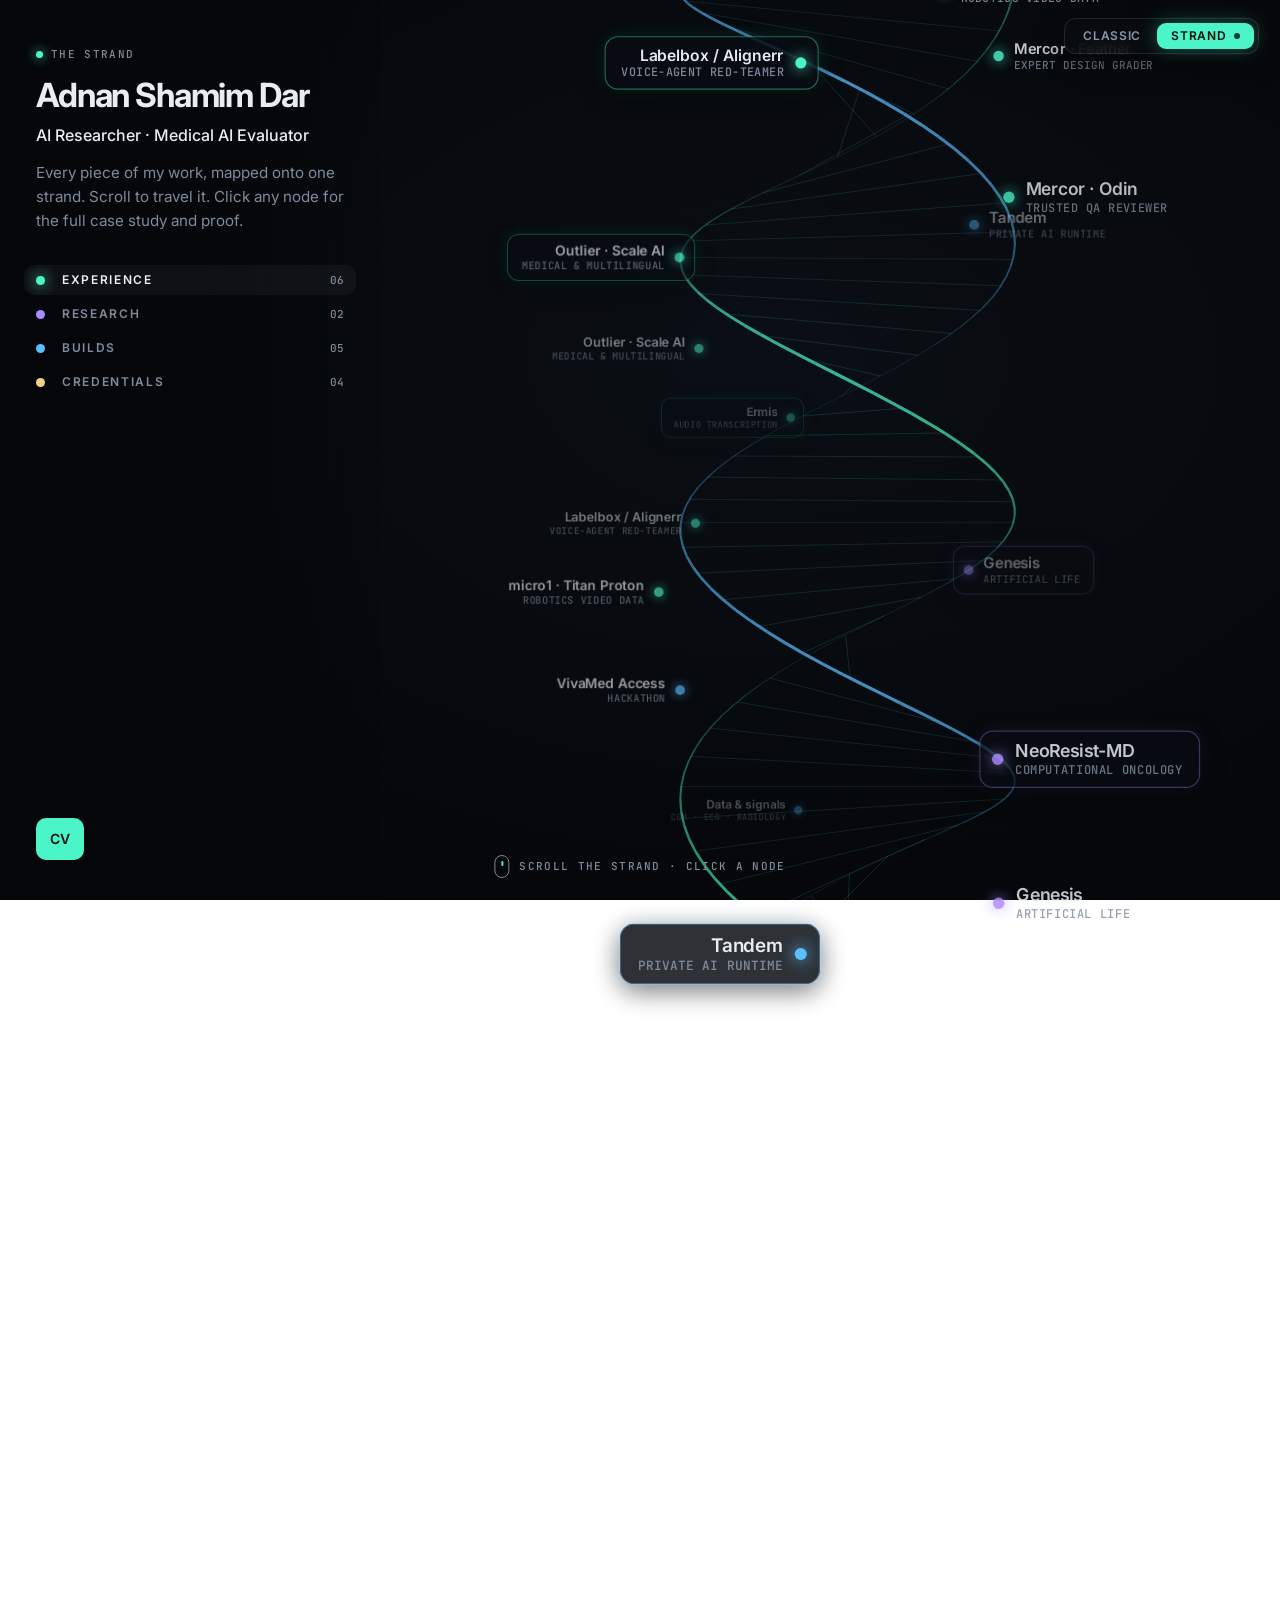
==== index.html @ 5d5e1717 "feat: portfolio at the root GitHub Pages address Strand view (home), classic view, case studies with" ====
<!doctype html>
<html lang="en">
<head>
<meta charset="utf-8" />
<meta name="viewport" content="width=device-width, initial-scale=1" />
<title>Adnan Shamim Dar · AI Researcher &amp; Medical AI Evaluator</title>
<meta name="description" content="Adnan Shamim Dar's work, mapped onto a living DNA helix. Click any node to open its mind map." />
<link rel="canonical" href="https://adnan-shamim-dar.github.io/" />
<meta name="theme-color" content="#05070a" />
<meta property="og:url" content="https://adnan-shamim-dar.github.io/" />
<meta property="og:title" content="Adnan Shamim Dar · AI Researcher &amp; Medical AI Evaluator" />
<meta property="og:description" content="My work, mapped onto a living DNA helix. Click any node for the case study and proof." />
<meta property="og:image" content="https://adnan-shamim-dar.github.io/assets/portrait.jpg" />
<link rel="preconnect" href="https://fonts.googleapis.com" />
<link rel="preconnect" href="https://fonts.gstatic.com" crossorigin />
<link href="https://fonts.googleapis.com/css2?family=Inter:wght@400;500;600;700&family=JetBrains+Mono:wght@400;500&display=swap" rel="stylesheet" />
<link rel="stylesheet" href="helix.css?v=4" />
</head>
<body>

<nav class="view-switch" aria-label="Choose a view"><a href="classic.html">Classic</a><a href="index.html" class="on" aria-current="page">Strand <span class="vs-dot" aria-hidden="true"></span></a></nav>
<section class="sr-only" aria-label="Summary">
  <h2>Adnan Shamim Dar: AI Researcher and Medical AI Evaluator</h2>
  <p>Trusted-tier expert QA reviewer on Mercor (Project Odin), selected for the top-performer incentive. 20+ AI training projects across Mercor, micro1, Outlier (Scale AI), Labelbox/Alignerr and Ermis: medical-expert evaluation, RLHF preference ranking, red-teaming voice agents, robotics video annotation, design grading and Italian multilingual work.</p>
  <p>Research and builds: Genesis (artificial life), NeoResist-MD (computational oncology, founder), Tandem (private multi-device AI runtime), refusal-gate (PubMed-grounded refusal for medical LLMs), MedViva.</p>
  <p>MD candidate, Università Politecnica delle Marche; IMAT 104th worldwide; ERDIS merit scholar; English (IELTS 8.5), Italian, Arabic, Hindi, Urdu. Contact: dar.adnan.54@gmail.com.</p>
  <p><a href="classic.html">Read the full portfolio as a classic page</a> · <a href="cv/Adnan_Shamim_Dar_CV.pdf">Download CV</a></p>
</section>
<canvas id="back" aria-hidden="true"></canvas>
<div id="nodes-back" class="nodes" aria-hidden="true"></div>
<canvas id="front" aria-hidden="true"></canvas>
<div id="nodes-front" class="nodes"></div>

<aside class="panel">
  <div class="hero" id="hero">
    <p class="kick"><span class="dot"></span>The strand</p>
    <h1>Adnan Shamim Dar</h1>
    <p class="role">AI Researcher · Medical AI Evaluator</p>
    <p class="tag">Every piece of my work, mapped onto one strand. Scroll to travel it. Click any node for the full case study and proof.</p>
  </div>

  <nav class="groups" id="groups" aria-label="Sections"></nav>

  <div class="panel-foot">
        <a class="solid" href="cv/Adnan_Shamim_Dar_CV.pdf">CV</a>
  </div>
</aside>

<p class="scroll-hint" id="hint"><span class="mouse"></span>Scroll the strand · click a node</p>

<!-- case study -->
<div class="case" id="case" role="dialog" aria-modal="true" aria-labelledby="cs-title" hidden>
  <header class="cs-bar">
    <button class="cs-back" id="cs-close"><span aria-hidden="true">←</span> Back to the strand <kbd>Esc</kbd></button>
    <p class="cs-crumb" id="cs-crumb"></p>
    <div class="cs-step">
      <button id="cs-prev" aria-label="Previous"><span aria-hidden="true">←</span> <span class="lbl" id="cs-prev-l"></span></button>
      <button id="cs-next" aria-label="Next"><span class="lbl" id="cs-next-l"></span> <span aria-hidden="true">→</span></button>
    </div>
  </header>
  <div class="cs-scroll" id="cs-scroll">
    <article class="cs-wrap">
      <section class="cs-hero">
        <p class="cs-kicker" id="cs-kicker"></p>
        <h2 id="cs-title"></h2>
        <p class="cs-meta" id="cs-meta"></p>
        <p class="cs-summary" id="cs-summary"></p>
        <ul class="cs-results" id="cs-results"></ul>
      </section>
      <div class="cs-grid">
        <div class="cs-text">
          <h3>What I did</h3>
          <ul class="cs-did" id="cs-did"></ul>
          <div id="cs-verify-wrap"><h3>Verify</h3><ul class="cs-verify" id="cs-verify"></ul></div>
          <h3>Skills</h3>
          <ul class="cs-tags" id="cs-tags"></ul>
        </div>
        <div class="cs-proof">
          <div class="pb-head">
            <h3>Proof <span id="pb-count"></span></h3>
            <div class="pb-tools">
              <span class="pb-tip">Drag to move · click to inspect</span>
              <button id="pb-tidy">Tidy</button><button id="pb-scatter">Scatter</button>
            </div>
          </div>
          <div class="board" id="board"></div>
          <p class="pb-note" id="pb-note"></p>
        </div>
      </div>
    </article>
  </div>
</div>

<!-- proof viewer -->
<div class="viewer" id="viewer" role="dialog" aria-modal="true" aria-label="Proof viewer" hidden>
  <div class="vw-stage" id="vw-stage"><img id="vw-img" alt="" draggable="false" /></div>
  <p class="vw-cap" id="vw-cap"></p>
  <div class="vw-tools">
    <button id="vw-out" aria-label="Zoom out">−</button>
    <span id="vw-zoom">100%</span>
    <button id="vw-in" aria-label="Zoom in">+</button>
    <button id="vw-fit">Fit</button>
  </div>
  <button class="vw-nav prev" id="vw-prev" aria-label="Previous proof">←</button>
  <button class="vw-nav next" id="vw-next" aria-label="Next proof">→</button>
  <button class="vw-close" id="vw-close" aria-label="Close viewer">Esc ×</button>
</div>

<div id="space" class="space"></div>

<noscript>
  <style>.panel{position:static}.space,canvas,.nodes,.scroll-hint{display:none}</style>
  <p style="padding:24px">This view needs JavaScript. <a href="classic.html">Open the classic portfolio</a>.</p>
</noscript>

<script src="helix.js?v=4" defer></script>
</body>
</html>
---- helix.css ----
:root {
  --bg: #05070a;
  --text: #e8edf4;
  --text-2: #c3ccd9;
  --muted: #7f8b9c;
  --line: rgba(148, 163, 184, 0.14);
  --exp: #4cf5c8;      /* experience */
  --res: #aa8cff;      /* research   */
  --bld: #5abeff;      /* builds     */
  --cred: #f2cf8a;     /* credentials */
  --font: "Inter", system-ui, -apple-system, "Segoe UI", sans-serif;
  --mono: "JetBrains Mono", Consolas, monospace;
}
* { box-sizing: border-box; }
html { -webkit-text-size-adjust: 100%; }
body { margin: 0; background: radial-gradient(1200px 800px at 60% 40%, #0a0f15, var(--bg) 70%) fixed; color: var(--text-2); font: 400 16px/1.6 var(--font); -webkit-font-smoothing: antialiased; overflow-x: hidden; }
a { color: var(--text); text-decoration: none; }
b { color: var(--text); font-weight: 600; }
button { font: inherit; }

/* layers: back strand < back nodes < front strand < front nodes < UI */
canvas { position: fixed; inset: 0; width: 100vw; height: 100vh; pointer-events: none; }
#back { z-index: 1; }
#front { z-index: 3; }
.nodes { position: fixed; inset: 0; pointer-events: none; }
#nodes-back { z-index: 2; }
#nodes-front { z-index: 4; }
.space { position: relative; z-index: 0; }

/* ---------- node chips ---------- */
.node {
  --c: var(--exp);
  position: absolute; left: 0; top: 0; display: flex; align-items: center; gap: 10px;
  padding: 8px 14px 8px 10px; border-radius: 12px; cursor: pointer; pointer-events: auto;
  background: rgba(10, 14, 20, 0.86); border: 1px solid color-mix(in srgb, var(--c) 40%, transparent);
  color: var(--text); text-align: left; white-space: nowrap;
  box-shadow: 0 6px 22px rgba(0, 0, 0, 0.5), 0 0 18px color-mix(in srgb, var(--c) 14%, transparent);
  transform-origin: 0 0; will-change: transform, opacity;
  transition: border-color .2s, box-shadow .2s, background .2s;
}
.node.flip { flex-direction: row-reverse; padding: 8px 10px 8px 14px; text-align: right; }
.node .nd { flex: none; width: 10px; height: 10px; border-radius: 50%; background: var(--c); box-shadow: 0 0 12px var(--c); }
.node .nt { display: grid; line-height: 1.2; }
.node .nt b { font-size: 14px; font-weight: 600; letter-spacing: -0.01em; }
.node .nt small { font: 500 10.5px/1.3 var(--mono); color: var(--muted); text-transform: uppercase; letter-spacing: .06em; }
.node:hover, .node:focus-visible { outline: none; background: rgba(14, 20, 28, 0.96); border-color: var(--c); box-shadow: 0 8px 28px rgba(0,0,0,.6), 0 0 26px color-mix(in srgb, var(--c) 35%, transparent); }
.node.flag .nt b { font-size: 15.5px; }
.node.flag { border-width: 1.5px; }
.g-exp { --c: var(--exp); } .g-res { --c: var(--res); } .g-bld { --c: var(--bld); } .g-cred { --c: var(--cred); }
#nodes-back .node { pointer-events: none; }

/* ---------- left panel ---------- */
.panel {
  position: fixed; z-index: 10; left: 0; top: 0; bottom: 0; width: min(380px, 34vw);
  padding: 40px 36px; display: flex; flex-direction: column; gap: 32px;
  background: linear-gradient(90deg, rgba(5, 7, 10, 0.92) 55%, rgba(5, 7, 10, 0));
}
.kick { display: inline-flex; align-items: center; gap: 8px; margin: 0 0 18px; font: 500 11px/1 var(--mono); text-transform: uppercase; letter-spacing: .12em; color: var(--muted); }
.dot { width: 7px; height: 7px; border-radius: 50%; background: var(--exp); box-shadow: 0 0 12px var(--exp); }
.hero h1 { margin: 0; font-size: clamp(1.9rem, 2.6vw, 2.5rem); line-height: 1.05; letter-spacing: -0.035em; color: var(--text); }
.role { margin: 10px 0 0; font-weight: 500; color: var(--text); }
.tag { margin: 12px 0 0; color: var(--muted); font-size: .95rem; max-width: 32ch; }
.hero { transition: opacity .4s, transform .4s; }
.hero.dim { opacity: .35; }

.groups { display: grid; gap: 4px; }
.groups button {
  all: unset; cursor: pointer; display: grid; grid-template-columns: 14px 1fr auto; align-items: center; gap: 12px;
  padding: 9px 12px; margin: 0 -12px; border-radius: 10px; color: var(--muted); transition: background .2s, color .2s;
}
.groups button i { width: 9px; height: 9px; border-radius: 50%; background: var(--c); box-shadow: 0 0 0 transparent; transition: box-shadow .2s; }
.groups button span { font: 600 12px/1 var(--font); letter-spacing: .14em; text-transform: uppercase; }
.groups button em { font: 500 11px/1 var(--mono); font-style: normal; color: var(--muted); }
.groups button:hover { background: rgba(255, 255, 255, 0.03); color: var(--text-2); }
.groups button.on { color: var(--text); background: rgba(255, 255, 255, 0.04); }
.groups button.on i { box-shadow: 0 0 14px var(--c); }
.groups button:focus-visible { outline: 2px solid var(--exp); }

.panel-foot { margin-top: auto; display: flex; gap: 10px; }
.panel-foot a { padding: 10px 14px; border-radius: 10px; font-size: 14px; font-weight: 500; }
.ghost { border: 1px solid var(--line); color: var(--text-2); }
.ghost:hover { border-color: var(--exp); color: var(--exp); }
.solid { background: var(--exp); color: #04110d !important; font-weight: 600 !important; }
.solid:hover { box-shadow: 0 0 20px rgba(76, 245, 200, .45); }

.scroll-hint {
  position: fixed; z-index: 9; left: 50%; bottom: 22px; transform: translateX(-50%); margin: 0;
  display: flex; align-items: center; gap: 10px; font: 500 11px/1 var(--mono); text-transform: uppercase; letter-spacing: .12em; color: var(--muted);
  transition: opacity .5s;
}
.mouse { width: 15px; height: 23px; border: 1.5px solid var(--muted); border-radius: 10px; position: relative; }
.mouse::after { content: ""; position: absolute; left: 50%; top: 5px; width: 2px; height: 5px; margin-left: -1px; border-radius: 2px; background: var(--exp); animation: wheel 1.6s infinite; }
@keyframes wheel { to { opacity: 0; transform: translateY(8px); } }

/* ---------- case study ---------- */
.case { position: fixed; inset: 0; z-index: 50; --c: var(--exp); background: rgba(4, 6, 9, 0.9); backdrop-filter: blur(14px); -webkit-backdrop-filter: blur(14px); display: flex; flex-direction: column; animation: case-in .45s cubic-bezier(.2,.8,.2,1); }
.case[hidden] { display: none; }
@keyframes case-in { from { opacity: 0; transform: translateY(18px); } }
.cs-bar { flex: none; display: flex; align-items: center; gap: 18px; padding: 14px 28px; border-bottom: 1px solid var(--line); background: rgba(5, 7, 10, .7); }
.cs-bar button { all: unset; cursor: pointer; display: inline-flex; align-items: center; gap: 8px; font-size: 14px; color: var(--text-2); padding: 8px 12px; border-radius: 9px; border: 1px solid transparent; transition: border-color .2s, color .2s; }
.cs-bar button:hover, .cs-bar button:focus-visible { color: var(--c); border-color: color-mix(in srgb, var(--c) 45%, transparent); }
.cs-back kbd { font: 500 10px/1 var(--mono); color: var(--muted); border: 1px solid var(--line); border-radius: 5px; padding: 3px 5px; }
.cs-crumb { margin: 0; font: 500 11px/1 var(--mono); text-transform: uppercase; letter-spacing: .12em; color: var(--muted); }
.cs-crumb b { color: var(--c); font-weight: 500; }
.cs-step { margin-left: auto; display: flex; gap: 6px; }
.cs-step .lbl { max-width: 180px; overflow: hidden; text-overflow: ellipsis; white-space: nowrap; }
.cs-scroll { flex: 1; overflow-y: auto; overscroll-behavior: contain; }
.cs-wrap { max-width: 1240px; margin: 0 auto; padding: 48px 40px 80px; }

.cs-hero { max-width: 860px; margin-bottom: 44px; }
.cs-kicker { margin: 0 0 14px; display: inline-flex; align-items: center; gap: 10px; font: 500 12px/1 var(--mono); text-transform: uppercase; letter-spacing: .14em; color: var(--c); }
.cs-kicker::before { content: ""; width: 8px; height: 8px; border-radius: 50%; background: var(--c); box-shadow: 0 0 12px var(--c); }
.cs-hero h2 { margin: 0 0 10px; font-size: clamp(2.2rem, 4.2vw, 3.4rem); line-height: 1.02; letter-spacing: -0.04em; color: var(--text); }
.cs-meta { margin: 0 0 22px; font-size: 1.05rem; color: var(--text); font-weight: 500; }
.cs-meta span { color: var(--muted); font-weight: 400; }
.cs-summary { margin: 0; font-size: 1.15rem; line-height: 1.65; color: var(--text-2); max-width: 70ch; }
.cs-results { list-style: none; margin: 30px 0 0; padding: 0; display: grid; grid-template-columns: repeat(auto-fit, minmax(170px, 1fr)); gap: 12px; }
.cs-results li { padding: 16px 18px; border-radius: 14px; border: 1px solid var(--line); background: linear-gradient(180deg, rgba(16, 22, 30, .8), rgba(10, 14, 20, .6)); }
.cs-results b { display: block; font-size: 1.75rem; line-height: 1.1; letter-spacing: -0.03em; color: var(--text); }
.cs-results li:first-child b { color: var(--c); text-shadow: 0 0 22px color-mix(in srgb, var(--c) 40%, transparent); }
.cs-results span { display: block; margin-top: 6px; font-size: .86rem; line-height: 1.4; color: var(--muted); }

.cs-grid { display: grid; grid-template-columns: minmax(0, 0.8fr) minmax(0, 1.2fr); gap: 48px; align-items: start; }
.cs-text h3, .pb-head h3 { margin: 0 0 14px; font: 600 12px/1 var(--font); letter-spacing: .16em; text-transform: uppercase; color: var(--text); }
.cs-text h3 { margin-top: 32px; }
.cs-text h3:first-child { margin-top: 0; }
.cs-did { margin: 0; padding: 0; list-style: none; display: grid; gap: 12px; }
.cs-did li { position: relative; padding-left: 22px; line-height: 1.6; }
.cs-did li::before { content: ""; position: absolute; left: 2px; top: .62em; width: 8px; height: 8px; border-radius: 2px; border: 1.5px solid var(--c); transform: rotate(45deg); }
.cs-verify { margin: 0; padding: 0; list-style: none; display: grid; gap: 8px; }
.cs-verify a, .cs-verify span { display: flex; align-items: center; gap: 10px; padding: 11px 14px; border-radius: 10px; border: 1px solid var(--line); font-size: .93rem; color: var(--text-2); }
.cs-verify a { color: var(--text); }
.cs-verify a:hover { border-color: var(--c); color: var(--c); }
.cs-verify a::after { content: "↗"; margin-left: auto; color: var(--c); }
.cs-tags { list-style: none; margin: 0; padding: 0; display: flex; flex-wrap: wrap; gap: 8px; }
.cs-tags li { font-size: 13px; color: var(--c); background: color-mix(in srgb, var(--c) 12%, transparent); border-radius: 999px; padding: 6px 12px; }

/* proof board */
.cs-proof { position: sticky; top: 24px; }
.pb-head { display: flex; align-items: baseline; justify-content: space-between; gap: 12px; }
.pb-head h3 span { color: var(--muted); font-family: var(--mono); letter-spacing: 0; }
.pb-tools { display: flex; align-items: center; gap: 8px; }
.pb-tip { font: 500 11px/1 var(--mono); color: var(--muted); text-transform: uppercase; letter-spacing: .06em; margin-right: 6px; }
.pb-tools button { all: unset; cursor: pointer; font-size: 12.5px; color: var(--text-2); padding: 6px 10px; border-radius: 8px; border: 1px solid var(--line); }
.pb-tools button:hover, .pb-tools button:focus-visible { color: var(--c); border-color: var(--c); }
.board {
  position: relative; height: 560px; border-radius: 18px; overflow: hidden; touch-action: none;
  border: 1px solid var(--line);
  background:
    radial-gradient(circle at 50% 40%, color-mix(in srgb, var(--c) 7%, transparent), transparent 65%),
    radial-gradient(rgba(148, 163, 184, .12) 1px, transparent 1.2px) 0 0 / 22px 22px,
    #070a0e;
}
.board.empty { display: grid; place-items: center; height: 220px; }
.board.empty p { margin: 0; max-width: 36ch; text-align: center; color: var(--muted); font-size: .95rem; }
.pc {
  position: absolute; left: 0; top: 0; width: 300px; margin: 0; padding: 8px 8px 10px; border-radius: 12px; cursor: grab; user-select: none;
  background: #0d1218; border: 1px solid rgba(148, 163, 184, .2);
  box-shadow: 0 18px 40px rgba(0, 0, 0, .55);
  transition: box-shadow .2s, border-color .2s;
  will-change: transform;
}
.pc.anim { transition: transform .55s cubic-bezier(.2,.8,.2,1), box-shadow .2s, border-color .2s; }
.pc:hover { border-color: color-mix(in srgb, var(--c) 60%, transparent); box-shadow: 0 22px 50px rgba(0,0,0,.6), 0 0 26px color-mix(in srgb, var(--c) 18%, transparent); }
.pc.drag { cursor: grabbing; box-shadow: 0 30px 70px rgba(0,0,0,.7), 0 0 34px color-mix(in srgb, var(--c) 28%, transparent); }
.pc img { width: 100%; max-height: 220px; object-fit: cover; object-position: top left; border-radius: 7px; pointer-events: none; background: #ffffff10; }
.pc figcaption { margin: 8px 4px 0; font-size: 12.5px; line-height: 1.4; color: var(--text-2); }
.pc .pin { position: absolute; top: -5px; left: 50%; width: 10px; height: 10px; margin-left: -5px; border-radius: 50%; background: var(--c); box-shadow: 0 0 10px var(--c); }
.pc:focus-visible { outline: 2px solid var(--c); outline-offset: 3px; }
.pb-note { margin: 12px 2px 0; font-size: .85rem; color: var(--muted); }

/* contact variant */
.cs-contact { display: flex; flex-wrap: wrap; gap: 12px; margin-top: 28px; }
.cs-contact a { padding: 13px 18px; border-radius: 12px; border: 1px solid var(--line); color: var(--text); font-weight: 500; }
.cs-contact a.primary { background: var(--c); color: #0a0f14; border-color: var(--c); font-weight: 600; }
.cs-contact a:hover { border-color: var(--c); color: var(--c); }
.cs-contact a.primary:hover { color: #0a0f14; box-shadow: 0 0 24px color-mix(in srgb, var(--c) 45%, transparent); }

/* ---------- proof viewer ---------- */
.viewer { position: fixed; inset: 0; z-index: 80; background: rgba(2, 3, 5, .94); --c: var(--exp); }
.viewer[hidden] { display: none; }
.vw-stage { position: absolute; inset: 64px 80px 110px; overflow: hidden; cursor: grab; touch-action: none; display: grid; place-items: center; }
.vw-stage.drag { cursor: grabbing; }
.vw-stage img { max-width: 100%; max-height: 100%; transform-origin: center; user-select: none; border-radius: 6px; box-shadow: 0 30px 80px rgba(0,0,0,.7); }
.vw-cap { position: absolute; left: 50%; bottom: 62px; transform: translateX(-50%); margin: 0; width: min(760px, 90vw); text-align: center; color: var(--text-2); font-size: .95rem; }
.vw-tools { position: absolute; left: 50%; bottom: 16px; transform: translateX(-50%); display: flex; align-items: center; gap: 6px; padding: 6px; border-radius: 12px; border: 1px solid var(--line); background: rgba(10, 14, 20, .9); }
.vw-tools button, .vw-nav, .vw-close { all: unset; cursor: pointer; color: var(--text-2); border-radius: 8px; transition: color .2s, background .2s; }
.vw-tools button { padding: 6px 12px; font-size: 15px; }
.vw-tools button:hover, .vw-nav:hover, .vw-close:hover, .vw-tools button:focus-visible, .vw-nav:focus-visible, .vw-close:focus-visible { color: var(--c); background: rgba(255,255,255,.05); }
#vw-zoom { min-width: 52px; text-align: center; font: 500 12px/1 var(--mono); color: var(--muted); }
.vw-nav { position: absolute; top: 50%; transform: translateY(-50%); width: 48px; height: 48px; display: grid; place-items: center; font-size: 20px; border: 1px solid var(--line); background: rgba(10,14,20,.85); }
.vw-nav.prev { left: 18px; }
.vw-nav.next { right: 18px; }
.vw-close { position: absolute; top: 16px; right: 18px; padding: 9px 14px; font: 500 12px/1 var(--mono); border: 1px solid var(--line); background: rgba(10,14,20,.85); }

@media (max-width: 980px) {
  .cs-grid { grid-template-columns: 1fr; }
  .cs-proof { position: static; }
}
@media (max-width: 760px) {
  .cs-bar { padding: 10px 14px; gap: 8px; }
  .cs-crumb, .cs-step .lbl, .cs-back kbd, .pb-tip { display: none; }
  .cs-wrap { padding: 28px 18px 60px; }
  .cs-summary { font-size: 1.02rem; }
  .board { height: auto; display: grid; gap: 14px; padding: 14px; overflow: visible; }
  .pc { position: relative; width: auto; transform: none !important; cursor: pointer; }
  .pb-tools button { display: none; }
  .vw-stage { inset: 56px 8px 120px; }
  .vw-nav { top: auto; bottom: 14px; transform: none; width: 40px; height: 40px; }

  .panel { position: fixed; width: 100%; bottom: auto; padding: 16px 18px; gap: 0; background: linear-gradient(rgba(5,7,10,.95) 70%, rgba(5,7,10,0)); }
  .hero .tag, .kick, .groups, .role { display: none; }
  .hero h1 { font-size: 1.3rem; }
  .panel-foot { position: absolute; right: 16px; top: 12px; margin: 0; }
  .panel-foot .ghost { display: none; }
  .node .nt small { display: none; }
  .node .nt b { font-size: 12.5px; }
}
@media (prefers-reduced-motion: reduce) {
  *, *::before, *::after { animation: none !important; transition: none !important; }
}

/* ---------- view switcher (shared by both views) ---------- */
@view-transition { navigation: auto; }
::view-transition-old(root), ::view-transition-new(root) { animation-duration: .35s; }
.view-switch {
  position: fixed; top: 18px; right: 22px; z-index: 40; display: flex; gap: 2px; padding: 4px;
  border-radius: 12px; border: 1px solid rgba(148, 163, 184, 0.18);
  background: rgba(8, 11, 15, 0.82); backdrop-filter: blur(10px); -webkit-backdrop-filter: blur(10px);
  box-shadow: 0 10px 30px rgba(0, 0, 0, 0.45);
}
.view-switch a {
  display: inline-flex; align-items: center; gap: 7px; padding: 7px 14px; border-radius: 9px;
  font: 600 12px/1 "Inter", system-ui, sans-serif; letter-spacing: .06em; text-transform: uppercase;
  color: #8a96a8; text-decoration: none; transition: color .2s, background .2s;
}
.view-switch a:hover { color: #e8edf4; }
.view-switch a.on { color: #04110d; background: #4cf5c8; box-shadow: 0 0 18px rgba(76, 245, 200, 0.35); }
.view-switch a:focus-visible { outline: 2px solid #4cf5c8; outline-offset: 2px; }
.vs-dot { width: 6px; height: 6px; border-radius: 50%; background: currentColor; opacity: .8; }
.view-switch a:not(.on) .vs-dot { background: #4cf5c8; box-shadow: 0 0 8px #4cf5c8; animation: vs-pulse 2s ease-in-out infinite; }
@keyframes vs-pulse { 50% { opacity: .3; } }
@media (max-width: 760px) { .view-switch { top: auto; bottom: 16px; right: 50%; transform: translateX(50%); } }

@media (max-width: 760px) { .scroll-hint { display: none; } }

.sr-only { position: absolute !important; width: 1px; height: 1px; padding: 0; margin: -1px; overflow: hidden; clip: rect(0 0 0 0); white-space: nowrap; border: 0; }
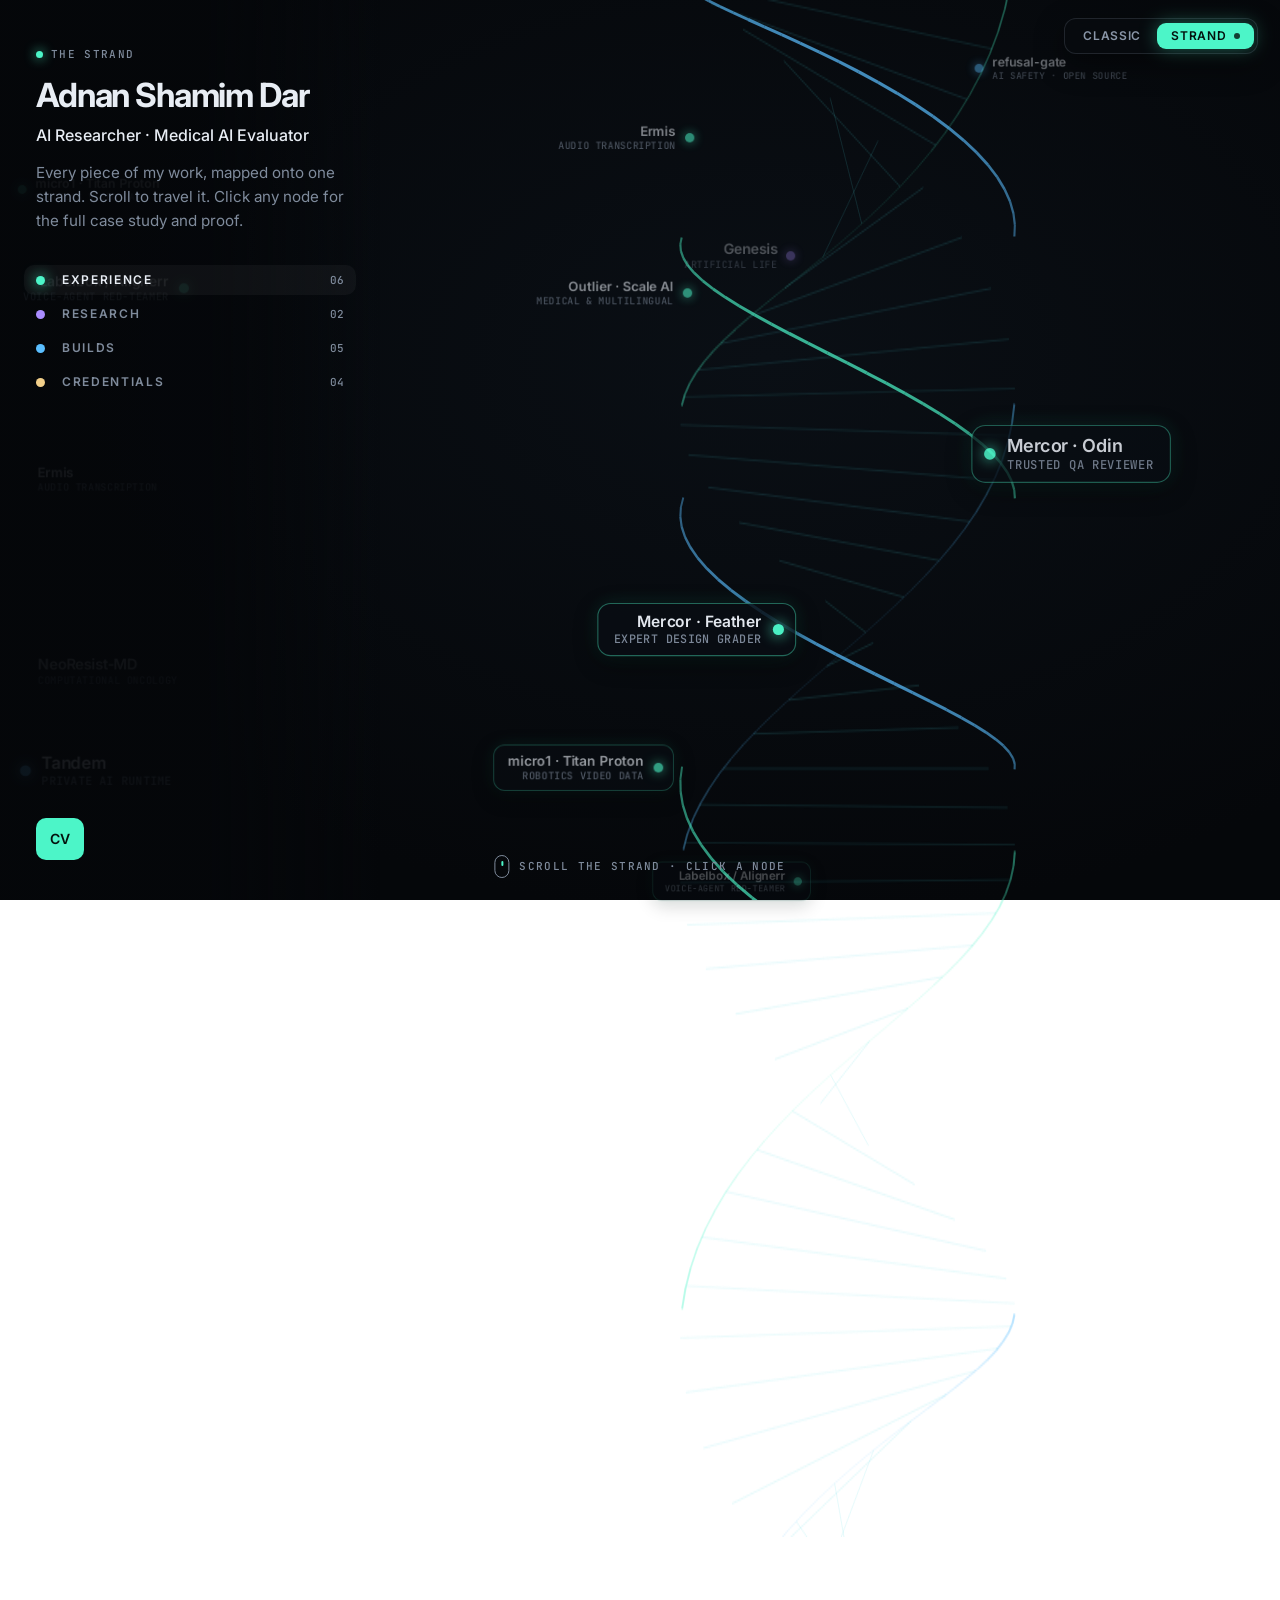
==== commit 87198c74: "perf: native-scroll static helix on phones and touch devices On small or touch screens the strand is" ====
--- a/index.html
+++ b/index.html
@@ -14,7 +14,7 @@
 <link rel="preconnect" href="https://fonts.googleapis.com" />
 <link rel="preconnect" href="https://fonts.gstatic.com" crossorigin />
 <link href="https://fonts.googleapis.com/css2?family=Inter:wght@400;500;600;700&family=JetBrains+Mono:wght@400;500&display=swap" rel="stylesheet" />
-<link rel="stylesheet" href="helix.css?v=4" />
+<link rel="stylesheet" href="helix.css?v=5" />
 </head>
 <body>
 
@@ -113,6 +113,6 @@
   <p style="padding:24px">This view needs JavaScript. <a href="classic.html">Open the classic portfolio</a>.</p>
 </noscript>
 
-<script src="helix.js?v=4" defer></script>
+<script src="helix.js?v=5" defer></script>
 </body>
 </html>
--- a/helix.css
+++ b/helix.css
@@ -245,3 +245,16 @@
 @media (max-width: 760px) { .scroll-hint { display: none; } }
 
 .sr-only { position: absolute !important; width: 1px; height: 1px; padding: 0; margin: -1px; overflow: hidden; clip: rect(0 0 0 0); white-space: nowrap; border: 0; }
+
+/* ---------- static mode (phones / touch): helix is part of the page, scrolled natively ---------- */
+body.static { background: #05070a; }
+body.static::before { content: ""; position: fixed; inset: 0; z-index: 0; pointer-events: none; background: radial-gradient(900px 700px at 60% 35%, #0a0f15, transparent 70%); }
+body.static #back { position: absolute; top: 0; left: 0; width: 100%; }
+body.static #front, body.static #nodes-back { display: none; }
+body.static #nodes-front { position: absolute; top: 0; left: 0; right: 0; bottom: auto; }
+body.static .node { transition: none; }
+@media (max-width: 760px) {
+  .view-switch { backdrop-filter: none; -webkit-backdrop-filter: none; background: rgba(8, 11, 15, 0.96); }
+  .case { backdrop-filter: none; -webkit-backdrop-filter: none; background: rgba(4, 6, 9, 0.985); }
+  .viewer { background: #020305; }
+}
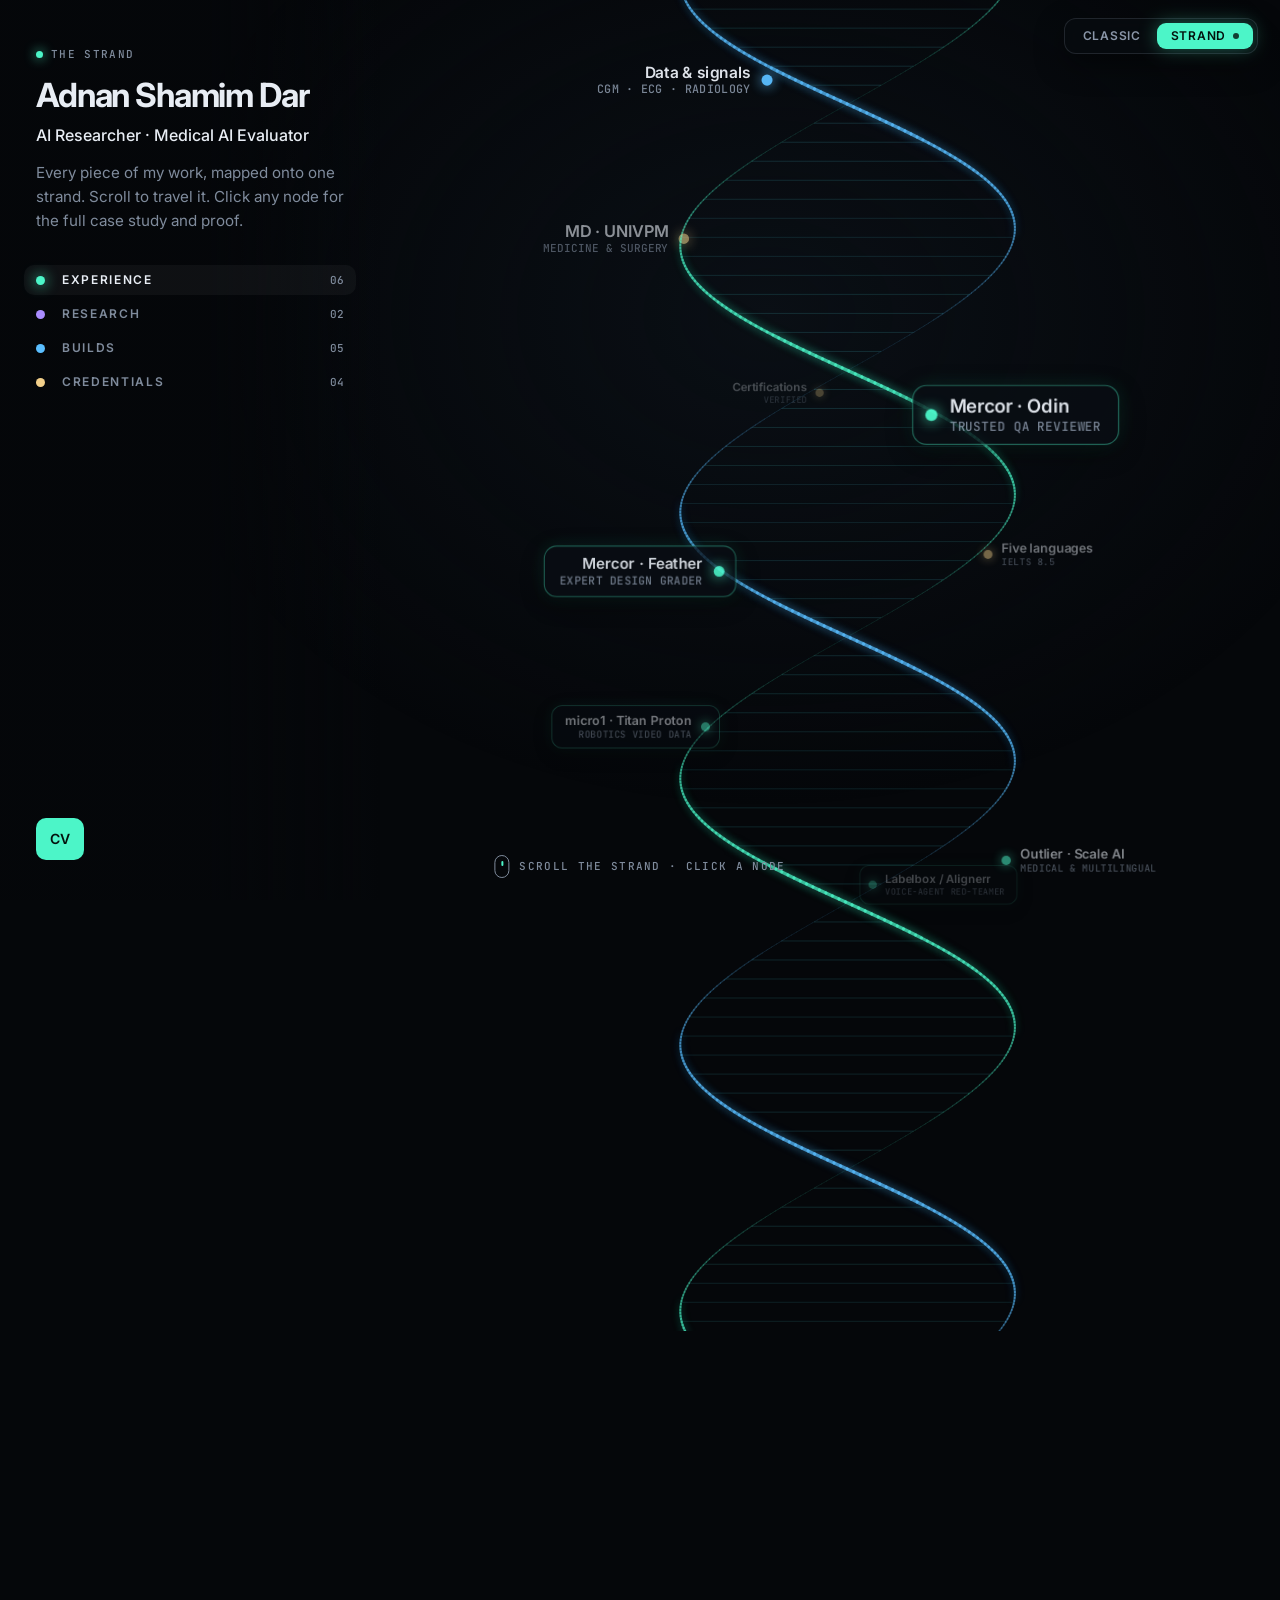
==== commit 7523fe18: "perf: GPU-slid helix on phones keeps rotation smooth, adds swipe-to-spin A rotating helix is identic" ====
--- a/index.html
+++ b/index.html
@@ -14,7 +14,7 @@
 <link rel="preconnect" href="https://fonts.googleapis.com" />
 <link rel="preconnect" href="https://fonts.gstatic.com" crossorigin />
 <link href="https://fonts.googleapis.com/css2?family=Inter:wght@400;500;600;700&family=JetBrains+Mono:wght@400;500&display=swap" rel="stylesheet" />
-<link rel="stylesheet" href="helix.css?v=5" />
+<link rel="stylesheet" href="helix.css?v=6" />
 </head>
 <body>
 
@@ -113,6 +113,6 @@
   <p style="padding:24px">This view needs JavaScript. <a href="classic.html">Open the classic portfolio</a>.</p>
 </noscript>
 
-<script src="helix.js?v=5" defer></script>
+<script src="helix.js?v=6" defer></script>
 </body>
 </html>
--- a/helix.css
+++ b/helix.css
@@ -246,13 +246,13 @@
 
 .sr-only { position: absolute !important; width: 1px; height: 1px; padding: 0; margin: -1px; overflow: hidden; clip: rect(0 0 0 0); white-space: nowrap; border: 0; }
 
-/* ---------- static mode (phones / touch): helix is part of the page, scrolled natively ---------- */
-body.static { background: #05070a; }
-body.static::before { content: ""; position: fixed; inset: 0; z-index: 0; pointer-events: none; background: radial-gradient(900px 700px at 60% 35%, #0a0f15, transparent 70%); }
-body.static #back { position: absolute; top: 0; left: 0; width: 100%; }
-body.static #front, body.static #nodes-back { display: none; }
-body.static #nodes-front { position: absolute; top: 0; left: 0; right: 0; bottom: auto; }
-body.static .node { transition: none; }
+/* ---------- tile mode (phones / touch): pre-rendered strands slid by the GPU ---------- */
+body.tile { background: #05070a; }
+body.tile::before { content: ""; position: fixed; inset: 0; z-index: 0; pointer-events: none; background: radial-gradient(900px 700px at 60% 35%, #0a0f15, transparent 70%); }
+body.tile canvas { bottom: auto; will-change: transform; }
+body.tile .node { transition: none; }
+.space { touch-action: pan-y pinch-zoom; }
+@media (pointer: fine) { .space { cursor: grab; } body.spinning, body.spinning .space { cursor: grabbing; user-select: none; } }
 @media (max-width: 760px) {
   .view-switch { backdrop-filter: none; -webkit-backdrop-filter: none; background: rgba(8, 11, 15, 0.96); }
   .case { backdrop-filter: none; -webkit-backdrop-filter: none; background: rgba(4, 6, 9, 0.985); }
